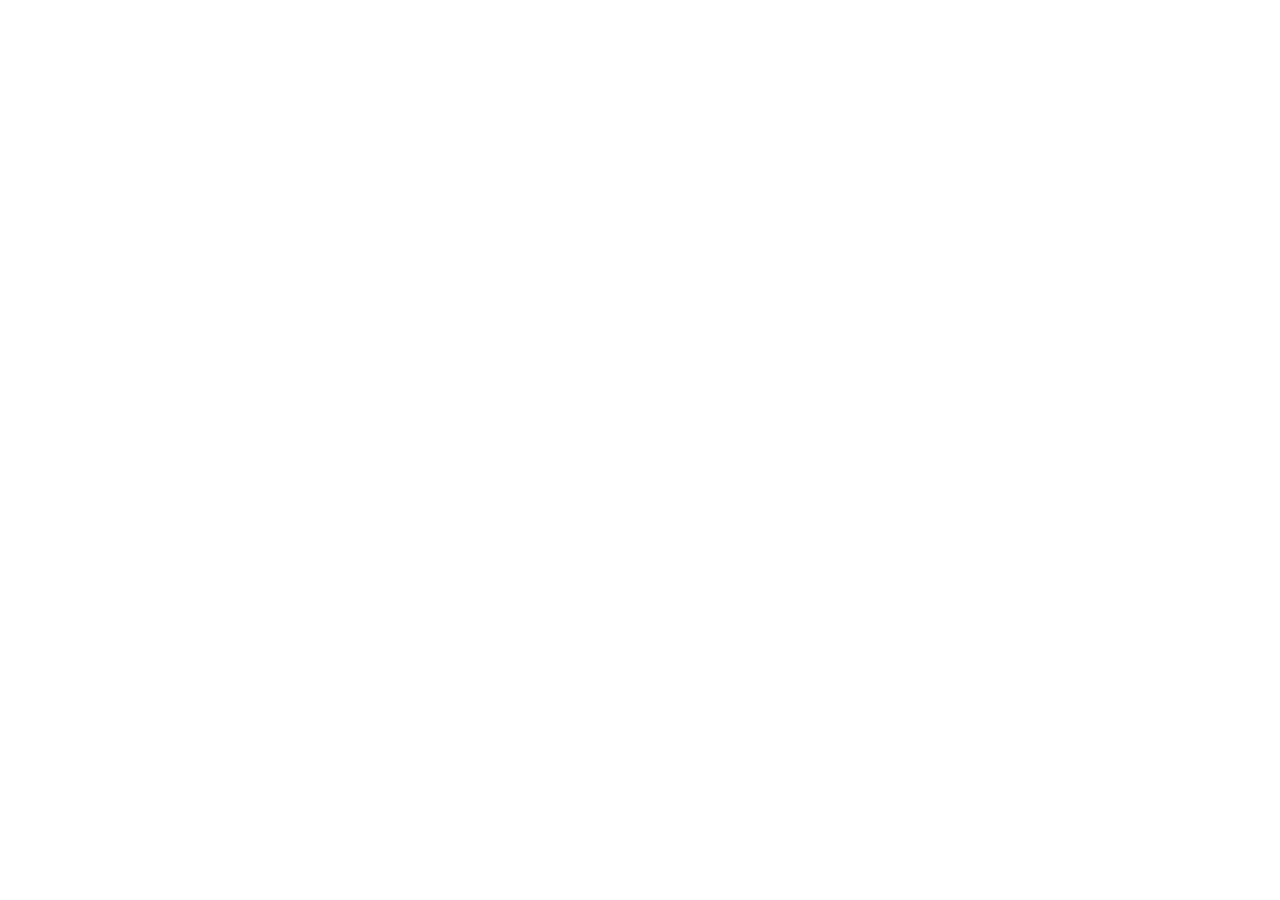
==== index.html @ af5dd40b "Initial commit" ====
<!doctype html>
<html lang="en">
  <head>
    <meta charset="UTF-8" />
    <meta name="viewport" content="width=device-width, initial-scale=1.0" />
    <title>Zavio</title>
    <link rel="stylesheet" href="style.css" />
  </head>
  <body></body>
</html>
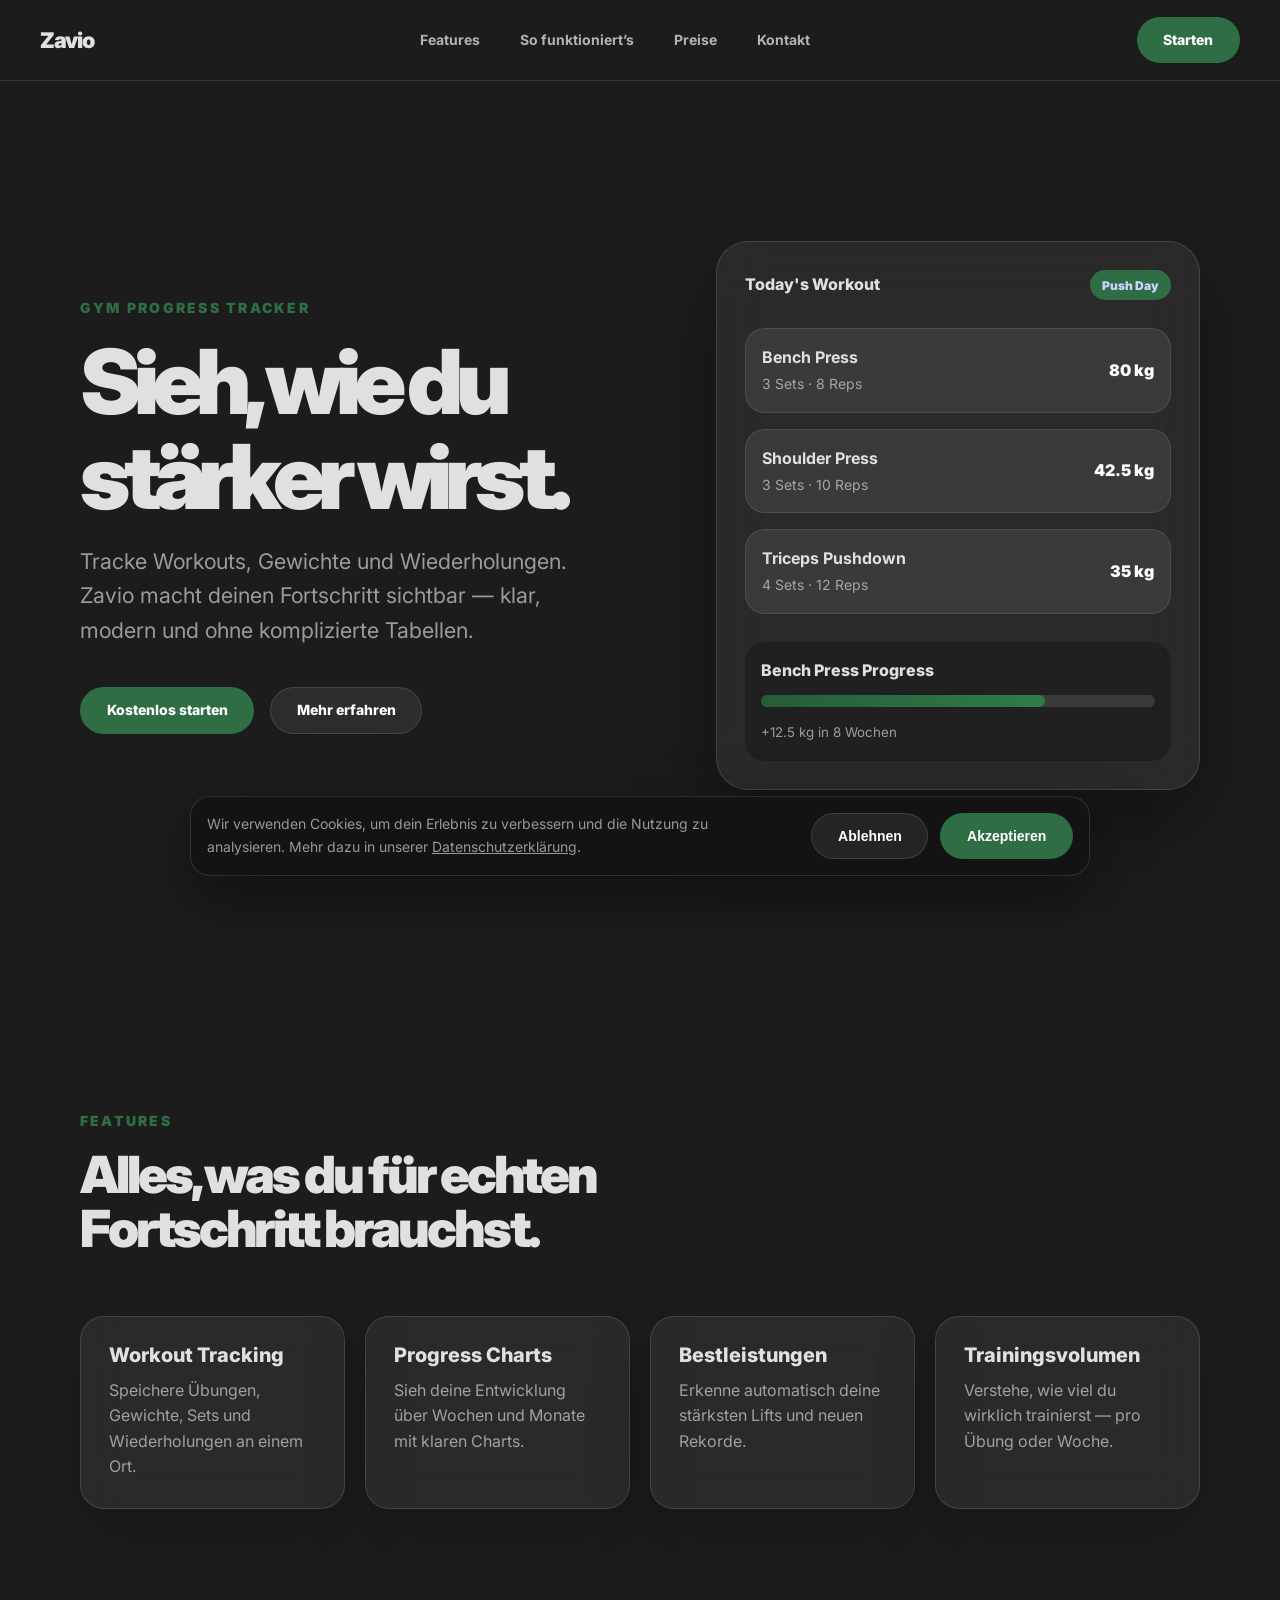
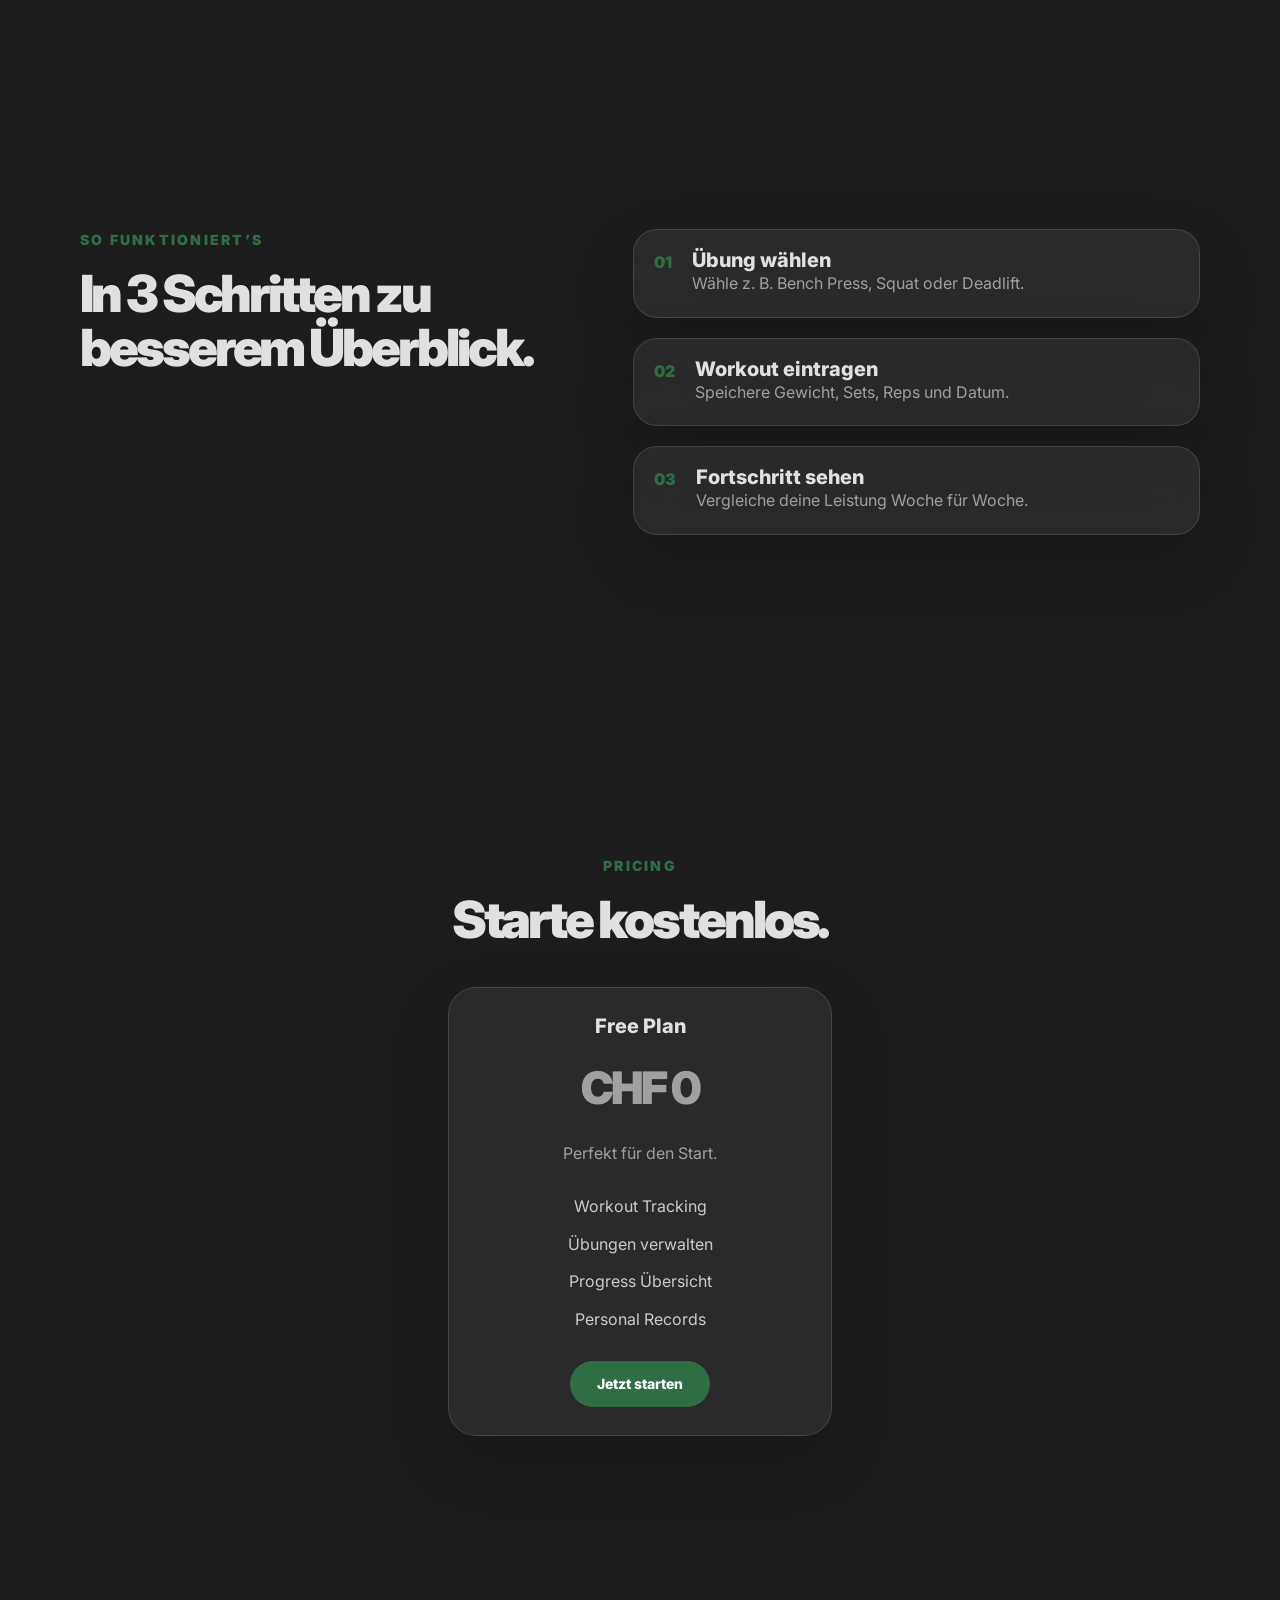
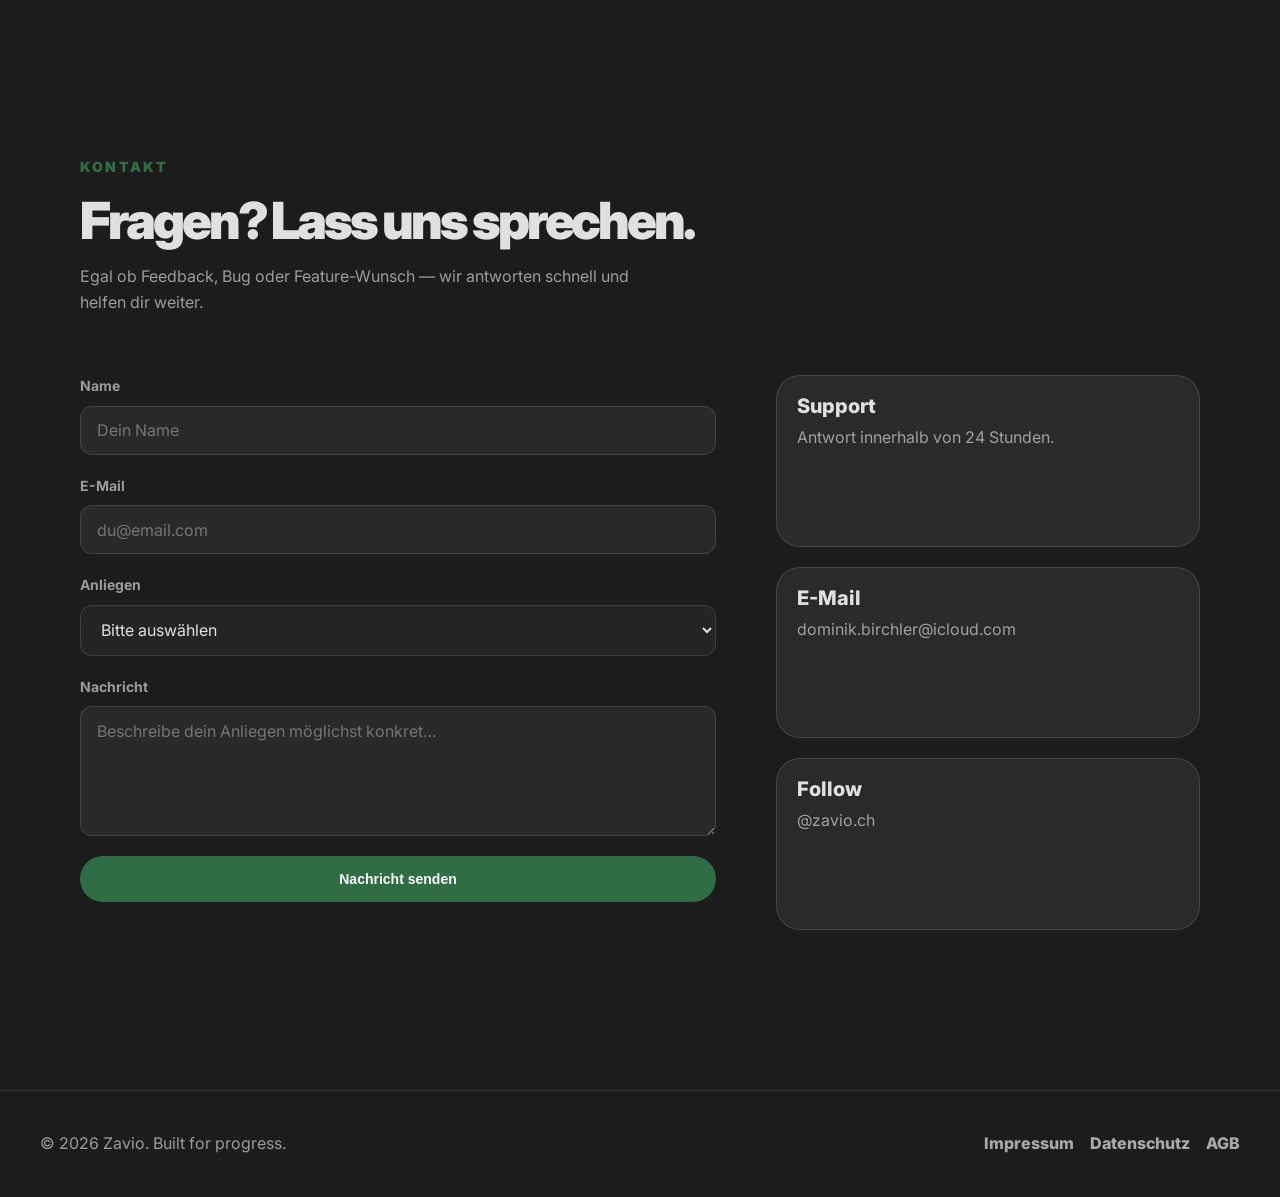
==== commit 614f6be3: "Landig Page" ====
--- a/index.html
+++ b/index.html
@@ -1,10 +1,309 @@
 <!doctype html>
-<html lang="en">
+<html lang="de">
   <head>
     <meta charset="UTF-8" />
     <meta name="viewport" content="width=device-width, initial-scale=1.0" />
     <title>Zavio</title>
+
+    <link
+      href="https://fonts.googleapis.com/css2?family=Inter:wght@300;400;500;600;700;800;900&display=swap"
+      rel="stylesheet"
+    />
+
     <link rel="stylesheet" href="style.css" />
   </head>
-  <body></body>
+
+  <body>
+    <header class="header">
+      <nav class="navbar">
+        <a href="#" class="logo">Zavio</a>
+
+        <ul class="nav-menu">
+          <li><a href="#features" class="nav-link">Features</a></li>
+          <li><a href="#how" class="nav-link">So funktioniert’s</a></li>
+          <li><a href="#pricing" class="nav-link">Preise</a></li>
+          <li><a href="#contact" class="nav-link">Kontakt</a></li>
+        </ul>
+
+        <a href="#" class="button button-primary nav-cta">Starten</a>
+
+        <button class="hamburger" aria-label="Menü öffnen">
+          <span class="bar"></span>
+          <span class="bar"></span>
+          <span class="bar"></span>
+        </button>
+      </nav>
+    </header>
+
+    <main>
+      <section class="hero">
+        <div class="hero-content">
+          <p class="eyebrow">Gym Progress Tracker</p>
+
+          <h1>Sieh, wie du stärker wirst.</h1>
+
+          <p class="hero-text">
+            Tracke Workouts, Gewichte und Wiederholungen. Zavio macht deinen
+            Fortschritt sichtbar — klar, modern und ohne komplizierte Tabellen.
+          </p>
+
+          <div class="hero-actions">
+            <a href="#" class="button button-primary">Kostenlos starten</a>
+            <a href="#features" class="button button-secondary"
+              >Mehr erfahren</a
+            >
+          </div>
+        </div>
+
+        <div class="hero-card">
+          <div class="card-header">
+            <span>Today's Workout</span>
+            <span class="badge">Push Day</span>
+          </div>
+
+          <div class="lift-list">
+            <div class="lift-item">
+              <div>
+                <strong>Bench Press</strong>
+                <p>3 Sets · 8 Reps</p>
+              </div>
+              <span>80 kg</span>
+            </div>
+
+            <div class="lift-item">
+              <div>
+                <strong>Shoulder Press</strong>
+                <p>3 Sets · 10 Reps</p>
+              </div>
+              <span>42.5 kg</span>
+            </div>
+
+            <div class="lift-item">
+              <div>
+                <strong>Triceps Pushdown</strong>
+                <p>4 Sets · 12 Reps</p>
+              </div>
+              <span>35 kg</span>
+            </div>
+          </div>
+
+          <div class="progress-box">
+            <p>Bench Press Progress</p>
+
+            <div class="progress-bar">
+              <span></span>
+            </div>
+
+            <small>+12.5 kg in 8 Wochen</small>
+          </div>
+        </div>
+      </section>
+
+      <section class="section" id="features">
+        <div class="section-heading">
+          <p class="eyebrow">Features</p>
+          <h2>Alles, was du für echten Fortschritt brauchst.</h2>
+        </div>
+
+        <div class="feature-grid">
+          <div class="feature-card">
+            <h3>Workout Tracking</h3>
+            <p>
+              Speichere Übungen, Gewichte, Sets und Wiederholungen an einem Ort.
+            </p>
+          </div>
+
+          <div class="feature-card">
+            <h3>Progress Charts</h3>
+            <p>
+              Sieh deine Entwicklung über Wochen und Monate mit klaren Charts.
+            </p>
+          </div>
+
+          <div class="feature-card">
+            <h3>Bestleistungen</h3>
+            <p>Erkenne automatisch deine stärksten Lifts und neuen Rekorde.</p>
+          </div>
+
+          <div class="feature-card">
+            <h3>Trainingsvolumen</h3>
+            <p>
+              Verstehe, wie viel du wirklich trainierst — pro Übung oder Woche.
+            </p>
+          </div>
+        </div>
+      </section>
+
+      <section class="section split-section" id="how">
+        <div>
+          <p class="eyebrow">So funktioniert’s</p>
+          <h2>In 3 Schritten zu besserem Überblick.</h2>
+        </div>
+
+        <div class="steps">
+          <div class="step">
+            <span>01</span>
+            <div>
+              <h3>Übung wählen</h3>
+              <p>Wähle z. B. Bench Press, Squat oder Deadlift.</p>
+            </div>
+          </div>
+
+          <div class="step">
+            <span>02</span>
+            <div>
+              <h3>Workout eintragen</h3>
+              <p>Speichere Gewicht, Sets, Reps und Datum.</p>
+            </div>
+          </div>
+
+          <div class="step">
+            <span>03</span>
+            <div>
+              <h3>Fortschritt sehen</h3>
+              <p>Vergleiche deine Leistung Woche für Woche.</p>
+            </div>
+          </div>
+        </div>
+      </section>
+
+      <section class="section pricing" id="pricing">
+        <p class="eyebrow">Pricing</p>
+        <h2>Starte kostenlos.</h2>
+
+        <div class="pricing-card">
+          <h3>Free Plan</h3>
+          <p class="price">CHF 0</p>
+          <p>Perfekt für den Start.</p>
+
+          <ul>
+            <li>Workout Tracking</li>
+            <li>Übungen verwalten</li>
+            <li>Progress Übersicht</li>
+            <li>Personal Records</li>
+          </ul>
+
+          <a href="#" class="button button-primary">Jetzt starten</a>
+        </div>
+      </section>
+      <section class="section contact" id="contact">
+        <div class="section-heading">
+          <p class="eyebrow">Kontakt</p>
+          <h2>Fragen? Lass uns sprechen.</h2>
+          <p class="contact-text">
+            Egal ob Feedback, Bug oder Feature-Wunsch — wir antworten schnell
+            und helfen dir weiter.
+          </p>
+        </div>
+
+        <div class="contact-grid">
+          <form class="contact-form" id="contactForm">
+            <div class="form-group">
+              <label for="name">Name</label>
+              <input
+                type="text"
+                id="name"
+                name="name"
+                placeholder="Dein Name"
+                required
+              />
+            </div>
+
+            <div class="form-group">
+              <label for="email">E-Mail</label>
+              <input
+                type="email"
+                id="email"
+                name="email"
+                placeholder="du@email.com"
+                required
+              />
+            </div>
+
+            <!-- 🔥 Kategorie (sehr wichtig für SaaS UX) -->
+            <div class="form-group">
+              <label for="type">Anliegen</label>
+              <select id="type" name="type" required>
+                <option value="">Bitte auswählen</option>
+                <option value="support">Support</option>
+                <option value="bug">Bug melden</option>
+                <option value="feature">Feature-Wunsch</option>
+                <option value="other">Sonstiges</option>
+              </select>
+            </div>
+
+            <div class="form-group">
+              <label for="message">Nachricht</label>
+              <textarea
+                id="message"
+                name="message"
+                rows="5"
+                minlength="10"
+                maxlength="500"
+                placeholder="Beschreibe dein Anliegen möglichst konkret…"
+                required
+              ></textarea>
+            </div>
+
+            <button type="submit" class="button button-primary">
+              Nachricht senden
+            </button>
+
+            <p class="form-status" id="formStatus"></p>
+          </form>
+
+          <div class="contact-info">
+            <div class="info-box">
+              <h3>Support</h3>
+              <p>Antwort innerhalb von 24 Stunden.</p>
+            </div>
+
+            <div class="info-box">
+              <h3>E-Mail</h3>
+              <p>
+                <a href="mailto:dominik.birchler@icloud.com">
+                  dominik.birchler@icloud.com
+                </a>
+              </p>
+            </div>
+
+            <div class="info-box">
+              <h3>Follow</h3>
+              <p>@zavio.ch</p>
+            </div>
+          </div>
+        </div>
+      </section>
+    </main>
+
+    <footer class="footer">
+      <p>© 2026 Zavio. Built for progress.</p>
+
+      <div>
+        <a href="impressum.html" class="link">Impressum</a>
+        <a href="datenschutz.html" class="link">Datenschutz</a>
+        <a href="agb.html" class="link">AGB</a>
+      </div>
+    </footer>
+
+    <div class="cookie-banner" id="cookieBanner">
+      <div class="cookie-content">
+        <p>
+          Wir verwenden Cookies, um dein Erlebnis zu verbessern und die Nutzung
+          zu analysieren. Mehr dazu in unserer
+          <a href="#">Datenschutzerklärung</a>.
+        </p>
+
+        <div class="cookie-actions">
+          <button class="button button-secondary" id="declineCookies">
+            Ablehnen
+          </button>
+          <button class="button button-primary" id="acceptCookies">
+            Akzeptieren
+          </button>
+        </div>
+      </div>
+    </div>
+    <script src="main.js"></script>
+  </body>
 </html>
--- a/style.css
+++ b/style.css
@@ -0,0 +1,968 @@
+:root {
+  --size-xs: 0.5rem;
+  --size-sm: 0.75rem;
+  --size-md: 1rem;
+  --size-lg: 1.25rem;
+  --size-xl: 1.75rem;
+  --size-2xl: 2.5rem;
+  --size-3xl: 3.75rem;
+  --size-4xl: 6.25rem;
+  --size-5xl: 10rem;
+
+  --blackColor: #1c1c1c;
+  --whiteColor: #e0e0e0;
+  --greenColor: #2f6e45;
+  --orangeColor: #c76b2a;
+
+  --bg: var(--blackColor);
+  --text: var(--whiteColor);
+  --muted: rgba(224, 224, 224, 0.65);
+  --card: rgba(224, 224, 224, 0.075);
+  --border: rgba(224, 224, 224, 0.14);
+
+  --blue: var(--greenColor);
+  --purple: var(--orangeColor);
+  --green: var(--greenColor);
+
+  --font: "Inter", sans-serif;
+
+  --text-small: 0.875rem;
+  --text-body: 1rem;
+  --text-h4: 1.25rem;
+
+  --line-body: 1.6;
+  --line-heading: 1.05;
+}
+
+*,
+*::before,
+*::after {
+  margin: 0;
+  padding: 0;
+  box-sizing: border-box;
+}
+
+html {
+  font-size: 100%;
+  scroll-behavior: smooth;
+}
+
+body {
+  font-family: var(--font);
+  font-size: var(--text-body);
+  line-height: var(--line-body);
+  color: var(--text);
+  background: var(--bg);
+  overflow-x: hidden;
+}
+
+a {
+  color: inherit;
+  text-decoration: none;
+}
+
+li {
+  list-style: none;
+}
+
+h1,
+h2,
+h3 {
+  line-height: var(--line-heading);
+}
+
+h1 {
+  max-width: 11ch;
+  font-size: clamp(3.4rem, 7vw, 6rem);
+  font-weight: 900;
+  letter-spacing: -0.08em;
+}
+
+h2 {
+  font-size: clamp(2.2rem, 4vw, 3.5rem);
+  font-weight: 900;
+  letter-spacing: -0.06em;
+}
+
+h3 {
+  font-size: var(--text-h4);
+  font-weight: 800;
+}
+
+/* Header */
+
+.header {
+  position: sticky;
+  top: 0;
+  z-index: 100;
+  background: var(--bg);
+  backdrop-filter: blur(1.5rem);
+  border-bottom: 1px solid var(--border);
+}
+
+.navbar {
+  min-height: 5rem;
+  max-width: 1280px;
+  margin: 0 auto;
+  padding: 0 var(--size-2xl);
+  display: flex;
+  align-items: center;
+  justify-content: space-between;
+  gap: var(--size-xl);
+}
+
+.logo {
+  font-size: 1.35rem;
+  font-weight: 900;
+  letter-spacing: -0.06em;
+}
+
+.nav-menu {
+  display: flex;
+  align-items: center;
+  gap: var(--size-xs);
+}
+
+.nav-link {
+  padding: 0.55rem 1rem;
+  border-radius: 999px;
+  color: rgba(248, 250, 252, 0.68);
+  font-size: var(--text-small);
+  font-weight: 700;
+  transition: 180ms ease;
+}
+
+.nav-link:hover {
+  color: var(--text);
+  background: rgba(255, 255, 255, 0.08);
+}
+
+/* Buttons */
+
+.button {
+  display: inline-flex;
+  align-items: center;
+  justify-content: center;
+  min-height: 2.9rem;
+  padding: 0.85rem 1.6rem;
+  border-radius: 999px;
+  border: 1px solid transparent;
+  font-size: var(--text-small);
+  font-weight: 800;
+  line-height: 1;
+  cursor: pointer;
+  transition:
+    transform 180ms ease,
+    box-shadow 180ms ease,
+    background 180ms ease,
+    border-color 180ms ease;
+}
+
+.button:hover {
+  transform: translateY(-2px);
+}
+
+.button-primary {
+  color: white;
+  background: var(--greenColor);
+  box-shadow: 2rem var(--greenColor);
+}
+
+.button-secondary {
+  color: white;
+  background: rgba(255, 255, 255, 0.08);
+  border-color: var(--border);
+  backdrop-filter: blur(1rem);
+}
+
+.button-secondary:hover {
+  background: rgba(255, 255, 255, 0.13);
+}
+
+.link {
+  color: var(--text);
+  font-weight: 800;
+  opacity: 0.72;
+}
+
+.link:hover {
+  opacity: 1;
+}
+
+/* Hero */
+
+.hero {
+  min-height: calc(100vh - 5rem);
+  max-width: 1200px;
+  margin: 0 auto;
+  padding: var(--size-5xl) var(--size-2xl);
+  display: grid;
+  grid-template-columns: 1.05fr 0.95fr;
+  align-items: center;
+  gap: var(--size-4xl);
+}
+
+.hero-content {
+  max-width: 44rem;
+}
+
+.eyebrow {
+  margin-bottom: var(--size-md);
+  color: var(--blue);
+  font-size: var(--text-small);
+  font-weight: 900;
+  text-transform: uppercase;
+  letter-spacing: 0.16em;
+}
+
+.hero-text {
+  max-width: 38rem;
+  margin-top: var(--size-lg);
+  color: var(--muted);
+  font-size: clamp(1.1rem, 2vw, 1.35rem);
+}
+
+.hero-actions {
+  margin-top: var(--size-2xl);
+  display: flex;
+  flex-wrap: wrap;
+  gap: var(--size-md);
+}
+
+/* Hero Card */
+
+.hero-card {
+  position: relative;
+  padding: var(--size-xl);
+  border-radius: 2rem;
+  background: var(--card);
+  border: 1px solid var(--border);
+  backdrop-filter: blur(1.5rem);
+  box-shadow: 0 2rem 5rem rgba(0, 0, 0, 0.35);
+}
+
+.hero-card::before {
+  content: "";
+  position: absolute;
+  inset: -1px;
+  z-index: -1;
+  border-radius: inherit;
+
+  opacity: 0.35;
+}
+
+.card-header {
+  display: flex;
+  justify-content: space-between;
+  align-items: center;
+  margin-bottom: var(--size-xl);
+  font-weight: 800;
+}
+
+.badge {
+  padding: 0.35rem 0.75rem;
+  border-radius: 999px;
+  background: var(--greenColor);
+  color: #cdd3ff;
+  font-size: 0.75rem;
+  font-weight: 900;
+}
+
+.lift-list {
+  display: grid;
+  gap: var(--size-md);
+}
+
+.lift-item {
+  display: flex;
+  justify-content: space-between;
+  align-items: center;
+  gap: var(--size-md);
+  padding: var(--size-md);
+  border-radius: 1.25rem;
+  background: rgba(255, 255, 255, 0.075);
+  border: 1px solid rgba(255, 255, 255, 0.1);
+}
+
+.lift-item p {
+  margin-top: 0.15rem;
+  color: var(--muted);
+  font-size: var(--text-small);
+}
+
+.lift-item span {
+  color: white;
+  font-weight: 900;
+  white-space: nowrap;
+}
+
+.progress-box {
+  margin-top: var(--size-xl);
+  padding: var(--size-md);
+  border-radius: 1.25rem;
+  background: rgba(0, 0, 0, 0.25);
+}
+
+.progress-box p {
+  font-weight: 800;
+}
+
+.progress-box small {
+  color: var(--muted);
+}
+
+.progress-bar {
+  height: 0.75rem;
+  margin: var(--size-sm) 0;
+  border-radius: 999px;
+  background: rgba(255, 255, 255, 0.12);
+  overflow: hidden;
+}
+
+.progress-bar span {
+  display: block;
+  width: 72%;
+  height: 100%;
+  border-radius: inherit;
+  background: linear-gradient(90deg, #265d39, #2e7c49);
+}
+
+/* Sections */
+
+.section {
+  max-width: 1200px;
+  margin: 0 auto;
+  padding: var(--size-5xl) var(--size-2xl);
+}
+
+.section-heading {
+  max-width: 42rem;
+  margin-bottom: var(--size-3xl);
+}
+
+.feature-grid {
+  display: grid;
+  grid-template-columns: repeat(4, 1fr);
+  gap: var(--size-lg);
+}
+
+.feature-card,
+.pricing-card,
+.step {
+  background: var(--card);
+  border: 1px solid var(--border);
+  backdrop-filter: blur(1.25rem);
+  box-shadow: 0 1.5rem 4rem rgba(0, 0, 0, 0.18);
+}
+
+.feature-card {
+  padding: var(--size-xl);
+  border-radius: 1.5rem;
+  transition:
+    transform 180ms ease,
+    background 180ms ease,
+    border-color 180ms ease;
+}
+
+.feature-card:hover {
+  transform: translateY(-5px);
+  background: rgba(255, 255, 255, 0.1);
+  border-color: rgba(255, 255, 255, 0.18);
+}
+
+.feature-card p {
+  margin-top: var(--size-sm);
+  color: var(--muted);
+}
+
+.split-section {
+  display: grid;
+  grid-template-columns: 0.8fr 1fr;
+  gap: var(--size-4xl);
+}
+
+.steps {
+  display: grid;
+  gap: var(--size-lg);
+}
+
+.step {
+  display: flex;
+  gap: var(--size-lg);
+  padding: var(--size-lg);
+  border-radius: 1.5rem;
+}
+
+.step span {
+  color: var(--blue);
+  font-weight: 900;
+}
+
+.step p {
+  color: var(--muted);
+}
+
+.pricing {
+  text-align: center;
+}
+
+.pricing-card {
+  max-width: 24rem;
+  margin: var(--size-2xl) auto 0;
+  padding: var(--size-xl);
+  border-radius: 1.75rem;
+}
+
+.price {
+  margin: var(--size-md) 0;
+  font-size: 2.8rem;
+  font-weight: 900;
+  letter-spacing: -0.06em;
+}
+
+.pricing-card p {
+  color: var(--muted);
+}
+
+.pricing-card ul {
+  margin: var(--size-xl) 0;
+  display: grid;
+  gap: var(--size-sm);
+  color: rgba(248, 250, 252, 0.78);
+}
+
+/* Footer */
+
+.footer {
+  max-width: 1280px;
+  margin: 0 auto;
+  padding: var(--size-2xl);
+  border-top: 1px solid var(--border);
+  display: flex;
+  justify-content: space-between;
+  gap: var(--size-md);
+  color: var(--muted);
+}
+
+.footer div {
+  display: flex;
+  gap: 1rem;
+}
+
+/* Mobile */
+
+.hamburger {
+  display: none;
+  background: none;
+  border: none;
+  cursor: pointer;
+}
+
+.bar {
+  display: block;
+  width: 1.6rem;
+  height: 0.18rem;
+  margin: 0.3rem 0;
+  border-radius: 999px;
+  background: var(--text);
+  transition: 300ms ease;
+}
+.contact-text {
+  margin-top: var(--size-md);
+  color: var(--muted);
+  max-width: 36rem;
+}
+
+.contact-grid {
+  margin-top: var(--size-3xl);
+  display: grid;
+  grid-template-columns: 1.2fr 0.8fr;
+  gap: var(--size-3xl);
+}
+
+.contact-form {
+  display: grid;
+  gap: var(--size-lg);
+}
+
+.form-group {
+  display: flex;
+  flex-direction: column;
+  gap: var(--size-xs);
+}
+
+.form-group select {
+  padding: 0.85rem 1rem;
+  border-radius: 0.75rem;
+  border: 1px solid var(--border);
+  background-color: #242424;
+  color: var(--text);
+  font-family: var(--font);
+  font-size: var(--text-body);
+  cursor: pointer;
+}
+
+.form-group select option {
+  background-color: #242424;
+  color: var(--text);
+}
+
+.form-group select:focus {
+  outline: none;
+  border-color: var(--greenColor);
+  background-color: #242424;
+}
+
+.form-status {
+  margin-top: 0.5rem;
+  font-size: var(--text-small);
+  color: var(--muted);
+}
+.form-group label {
+  font-size: var(--text-small);
+  font-weight: 700;
+  color: var(--muted);
+}
+
+.form-group input,
+.form-group textarea {
+  padding: 0.85rem 1rem;
+  border-radius: 0.75rem;
+  border: 1px solid var(--border);
+  background: rgba(255, 255, 255, 0.06);
+  color: var(--text);
+  font-family: var(--font);
+  font-size: var(--text-body);
+}
+
+.form-group input:focus,
+.form-group textarea:focus {
+  outline: none;
+  border-color: var(--greenColor);
+  background: rgba(255, 255, 255, 0.09);
+}
+
+.contact-info {
+  display: grid;
+  gap: var(--size-lg);
+}
+
+.info-box {
+  padding: var(--size-lg);
+  border-radius: 1.5rem;
+  background: var(--card);
+  border: 1px solid var(--border);
+}
+
+.info-box h3 {
+  margin-bottom: var(--size-xs);
+}
+
+.info-box p {
+  color: var(--muted);
+}
+
+@media (max-width: 768px) {
+  .custom-select {
+    width: 100%;
+  }
+
+  .select-selected {
+    width: 100%;
+    min-height: 3.2rem;
+    padding: 1rem;
+    font-size: 1rem;
+    border-radius: 1rem;
+  }
+
+  .select-options {
+    position: static;
+    margin-top: 0.5rem;
+    width: 100%;
+    max-height: 14rem;
+    overflow-y: auto;
+    border-radius: 1rem;
+    z-index: 50;
+  }
+
+  .select-options div {
+    padding: 1rem;
+    font-size: 1rem;
+  }
+
+  .select-selected {
+    position: relative;
+    padding-right: 2.5rem;
+  }
+
+  .select-selected::after {
+    content: "⌄";
+    position: absolute;
+    right: 1rem;
+    top: 50%;
+    transform: translateY(-50%);
+    color: var(--muted);
+    font-size: 1.2rem;
+  }
+
+  .custom-select.active .select-selected::after {
+    transform: translateY(-50%) rotate(180deg);
+  }
+}
+@media (max-width: 900px) {
+  .contact-grid {
+    grid-template-columns: 1fr;
+  }
+}
+
+@media (max-width: 900px) {
+  .hero,
+  .split-section {
+    grid-template-columns: 1fr;
+  }
+
+  .hero-card {
+    max-width: 34rem;
+  }
+
+  .feature-grid {
+    grid-template-columns: repeat(2, 1fr);
+  }
+
+  h1 {
+    max-width: 12ch;
+  }
+}
+
+@media (max-width: 768px) {
+  .navbar {
+    padding: 0 var(--size-md);
+  }
+
+  .nav-cta {
+    display: none;
+  }
+
+  .hamburger {
+    display: block;
+    z-index: 101;
+  }
+
+  .nav-menu {
+    position: fixed;
+    top: 5rem;
+    left: -100%;
+    width: 100%;
+    min-height: calc(100vh - 5rem);
+    padding: var(--size-2xl);
+    flex-direction: column;
+    align-items: flex-start;
+    background: var(--bg);
+    backdrop-filter: blur(1.5rem);
+    transition: left 300ms ease;
+  }
+
+  .nav-menu.active {
+    left: 0;
+  }
+
+  .nav-link {
+    font-size: var(--text-h4);
+  }
+
+  .hamburger.active .bar:nth-child(1) {
+    transform: translateY(0.48rem) rotate(45deg);
+  }
+
+  .hamburger.active .bar:nth-child(2) {
+    opacity: 0;
+  }
+
+  .hamburger.active .bar:nth-child(3) {
+    transform: translateY(-0.48rem) rotate(-45deg);
+  }
+
+  .hero,
+  .section {
+    padding: var(--size-4xl) var(--size-md);
+  }
+
+  .hero-actions,
+  .footer {
+    flex-direction: column;
+  }
+
+  .feature-grid {
+    grid-template-columns: 1fr;
+  }
+
+  .button {
+    width: 100%;
+  }
+
+  h1 {
+    font-size: clamp(3rem, 13vw, 4.4rem);
+  }
+}
+
+.cookie-banner {
+  position: fixed;
+  bottom: 1.5rem;
+  left: 50%;
+  transform: translateX(-50%);
+  width: calc(100% - 2rem);
+  max-width: 900px;
+  padding: var(--size-md);
+  border-radius: 1.25rem;
+  background: rgba(20, 20, 20, 0.95);
+  border: 1px solid var(--border);
+  backdrop-filter: blur(1rem);
+  box-shadow: 0 1.5rem 4rem rgba(0, 0, 0, 0.4);
+  z-index: 999;
+}
+
+.cookie-content {
+  display: flex;
+  align-items: center;
+  justify-content: space-between;
+  gap: var(--size-md);
+  flex-wrap: wrap;
+}
+
+.cookie-content p {
+  font-size: var(--text-small);
+  color: var(--muted);
+  max-width: 32rem;
+}
+
+.cookie-content a {
+  text-decoration: underline;
+}
+
+.cookie-actions {
+  display: flex;
+  gap: var(--size-sm);
+}
+
+/* versteckt */
+.cookie-banner.hidden {
+  display: none;
+}
+
+/* Legal Pages */
+
+.legal-page {
+  min-height: calc(100vh - 5rem);
+}
+
+.legal-hero {
+  max-width: 900px;
+  margin: 0 auto;
+  padding: var(--size-5xl) var(--size-2xl) var(--size-3xl);
+}
+
+.legal-hero h1 {
+  max-width: 100%;
+  font-size: clamp(3rem, 6vw, 5rem);
+}
+
+.legal-hero p {
+  margin-top: var(--size-lg);
+  max-width: 42rem;
+  color: var(--muted);
+  font-size: 1.1rem;
+}
+
+.legal-card {
+  max-width: 900px;
+  margin: 0 auto var(--size-5xl);
+  padding: var(--size-2xl);
+  border-radius: 2rem;
+  background: var(--card);
+  border: 1px solid var(--border);
+  box-shadow: 0 2rem 5rem rgba(0, 0, 0, 0.25);
+}
+
+.legal-text {
+  display: grid;
+  gap: var(--size-md);
+  color: var(--muted);
+}
+
+.legal-text h2,
+.legal-text h3 {
+  margin-top: var(--size-xl);
+  color: var(--text);
+}
+
+.legal-text h3:first-child {
+  margin-top: 0;
+}
+
+.legal-text p,
+.legal-text li {
+  color: var(--muted);
+}
+
+.legal-text ul {
+  display: grid;
+  gap: var(--size-sm);
+  padding-left: 1.25rem;
+}
+
+.legal-text li {
+  list-style: disc;
+}
+
+.legal-back {
+  margin-top: var(--size-2xl);
+}
+
+.footer-links {
+  display: flex;
+  flex-wrap: wrap;
+  gap: 1rem;
+}
+
+@media (max-width: 768px) {
+  .legal-hero {
+    padding: var(--size-4xl) var(--size-md) var(--size-2xl);
+  }
+
+  .legal-card {
+    margin: 0 var(--size-md) var(--size-4xl);
+    padding: var(--size-xl);
+    border-radius: 1.5rem;
+  }
+
+  .footer-links {
+    flex-direction: column;
+  }
+}
+
+@media (max-width: 600px) {
+  .cookie-content {
+    flex-direction: column;
+    align-items: flex-start;
+  }
+
+  .cookie-actions {
+    width: 100%;
+  }
+
+  .cookie-actions .button {
+    flex: 1;
+  }
+}
+
+/* Legal Pages */
+
+.legal-page {
+  min-height: calc(100vh - 5rem);
+}
+
+.legal-hero {
+  max-width: 900px;
+  margin: 0 auto;
+  padding: clamp(4rem, 10vw, 8rem) var(--size-2xl) var(--size-3xl);
+}
+
+.legal-hero h1 {
+  max-width: 100%;
+  font-size: clamp(2.8rem, 12vw, 5rem);
+  letter-spacing: -0.07em;
+  overflow-wrap: break-word;
+}
+
+.legal-hero p:not(.eyebrow) {
+  margin-top: var(--size-lg);
+  max-width: 42rem;
+  color: var(--muted);
+  font-size: clamp(1rem, 3vw, 1.15rem);
+}
+
+.legal-card {
+  max-width: 900px;
+  margin: 0 auto var(--size-5xl);
+  padding: var(--size-2xl);
+  border-radius: 2rem;
+  background: var(--card);
+  border: 1px solid var(--border);
+  box-shadow: 0 2rem 5rem rgba(0, 0, 0, 0.25);
+}
+
+.legal-text {
+  display: grid;
+  gap: var(--size-md);
+  color: var(--muted);
+}
+
+.legal-text h3 {
+  margin-top: var(--size-xl);
+  color: var(--text);
+  line-height: 1.25;
+}
+
+.legal-text h3:first-child {
+  margin-top: 0;
+}
+
+.legal-text p {
+  color: var(--muted);
+  max-width: 70ch;
+}
+
+.legal-text a {
+  color: var(--text);
+  font-weight: 700;
+  text-decoration: underline;
+  text-underline-offset: 0.2rem;
+}
+
+.legal-back {
+  width: fit-content;
+  margin-top: var(--size-2xl);
+}
+
+.footer-links {
+  display: flex;
+  flex-wrap: wrap;
+  gap: 1rem;
+}
+
+/* Mobile Legal Fixes */
+
+@media (max-width: 768px) {
+  .legal-hero {
+    padding: var(--size-4xl) var(--size-md) var(--size-2xl);
+  }
+
+  .legal-card {
+    margin: 0 var(--size-md) var(--size-4xl);
+    padding: var(--size-lg);
+    border-radius: 1.5rem;
+  }
+
+  .legal-text {
+    gap: var(--size-sm);
+  }
+
+  .legal-text h3 {
+    margin-top: var(--size-lg);
+    font-size: 1.05rem;
+  }
+
+  .legal-text p {
+    font-size: 0.95rem;
+    line-height: 1.7;
+  }
+
+  .legal-back {
+    width: 100%;
+  }
+
+  .footer-links {
+    flex-direction: column;
+    gap: 0.5rem;
+  }
+}
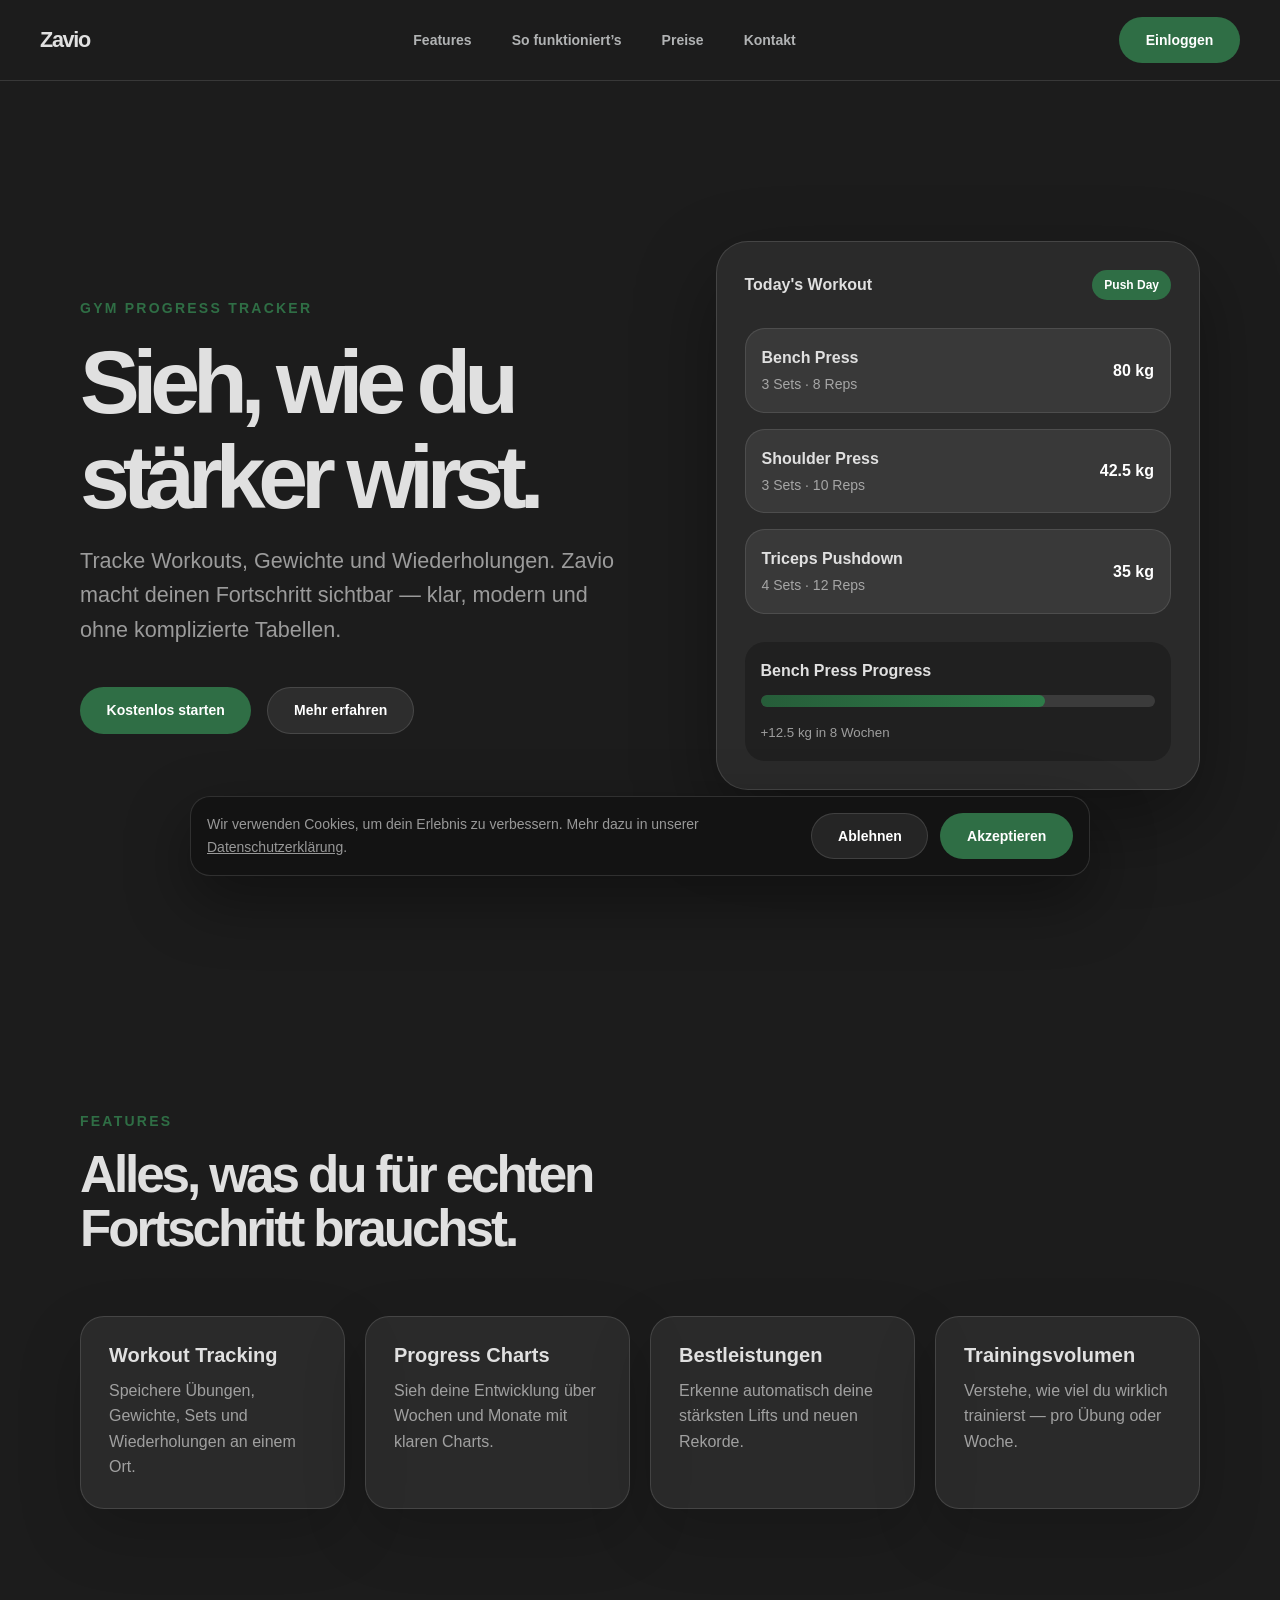
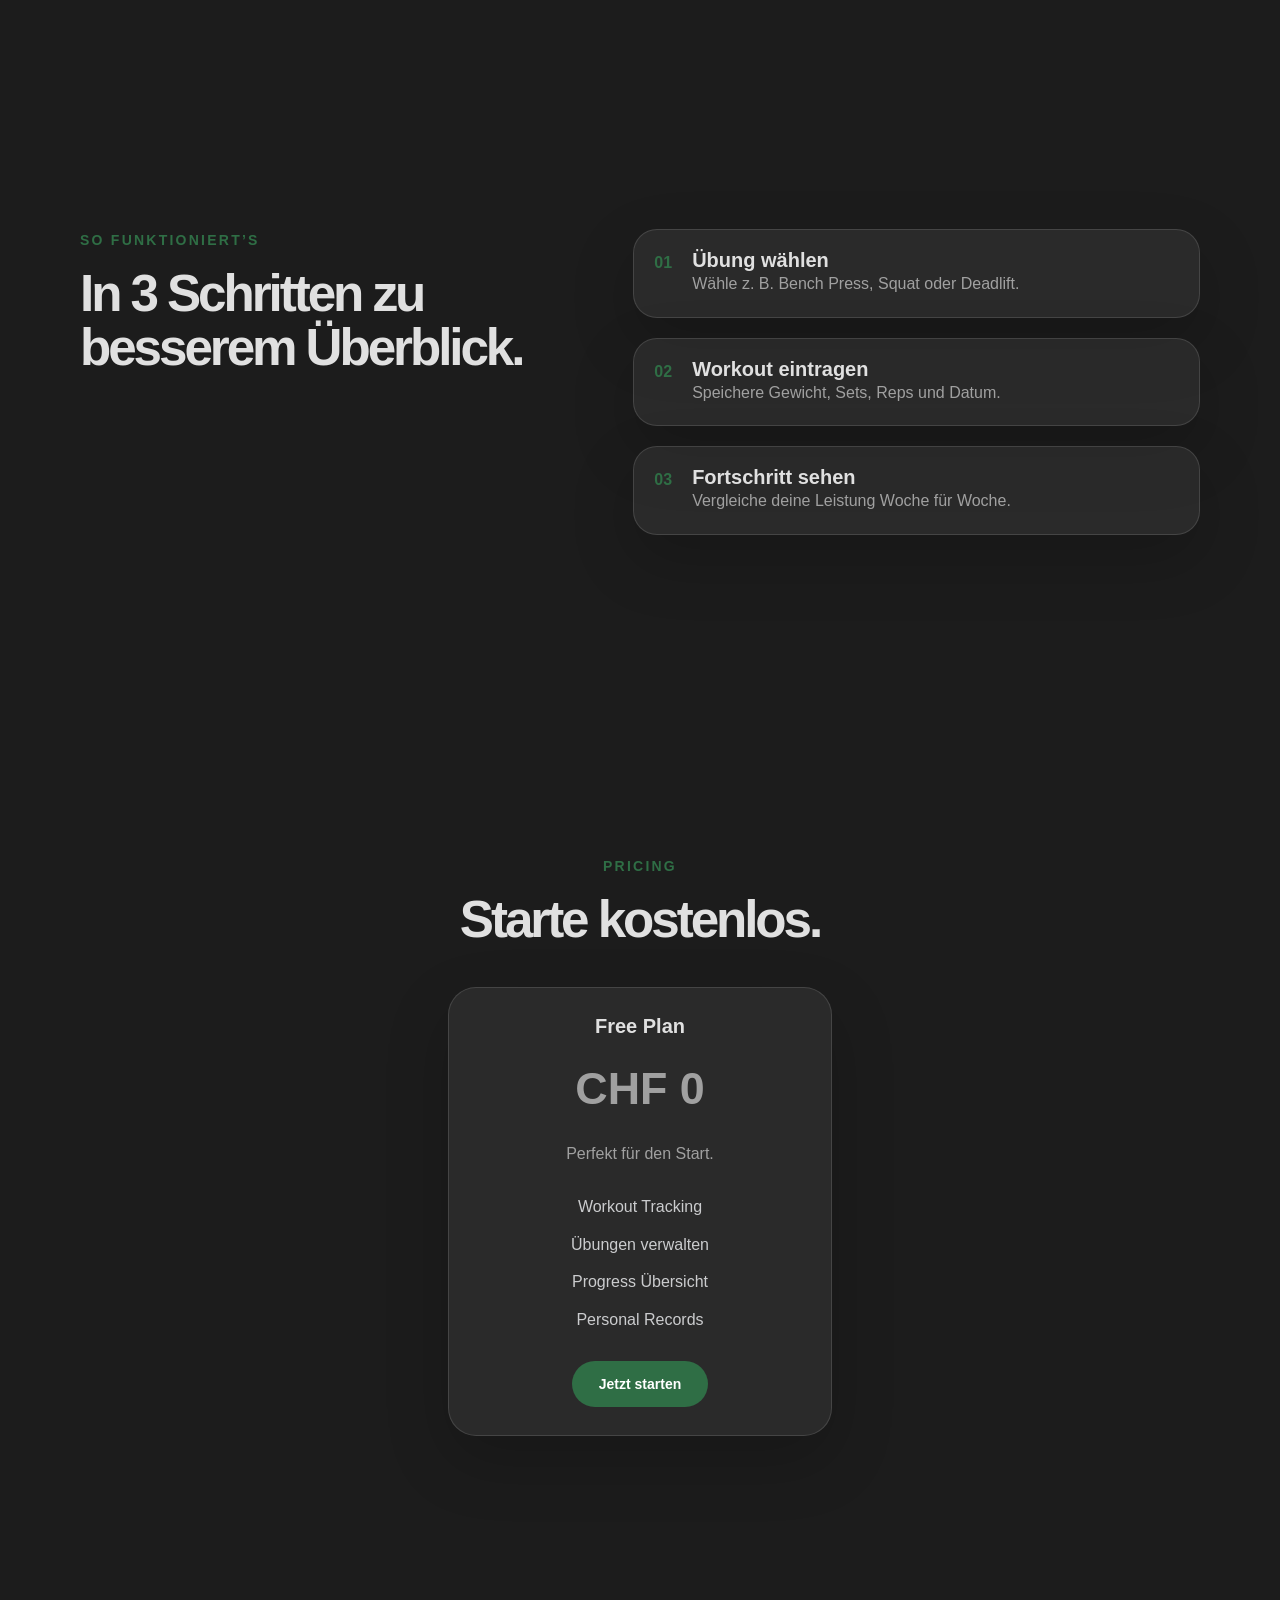
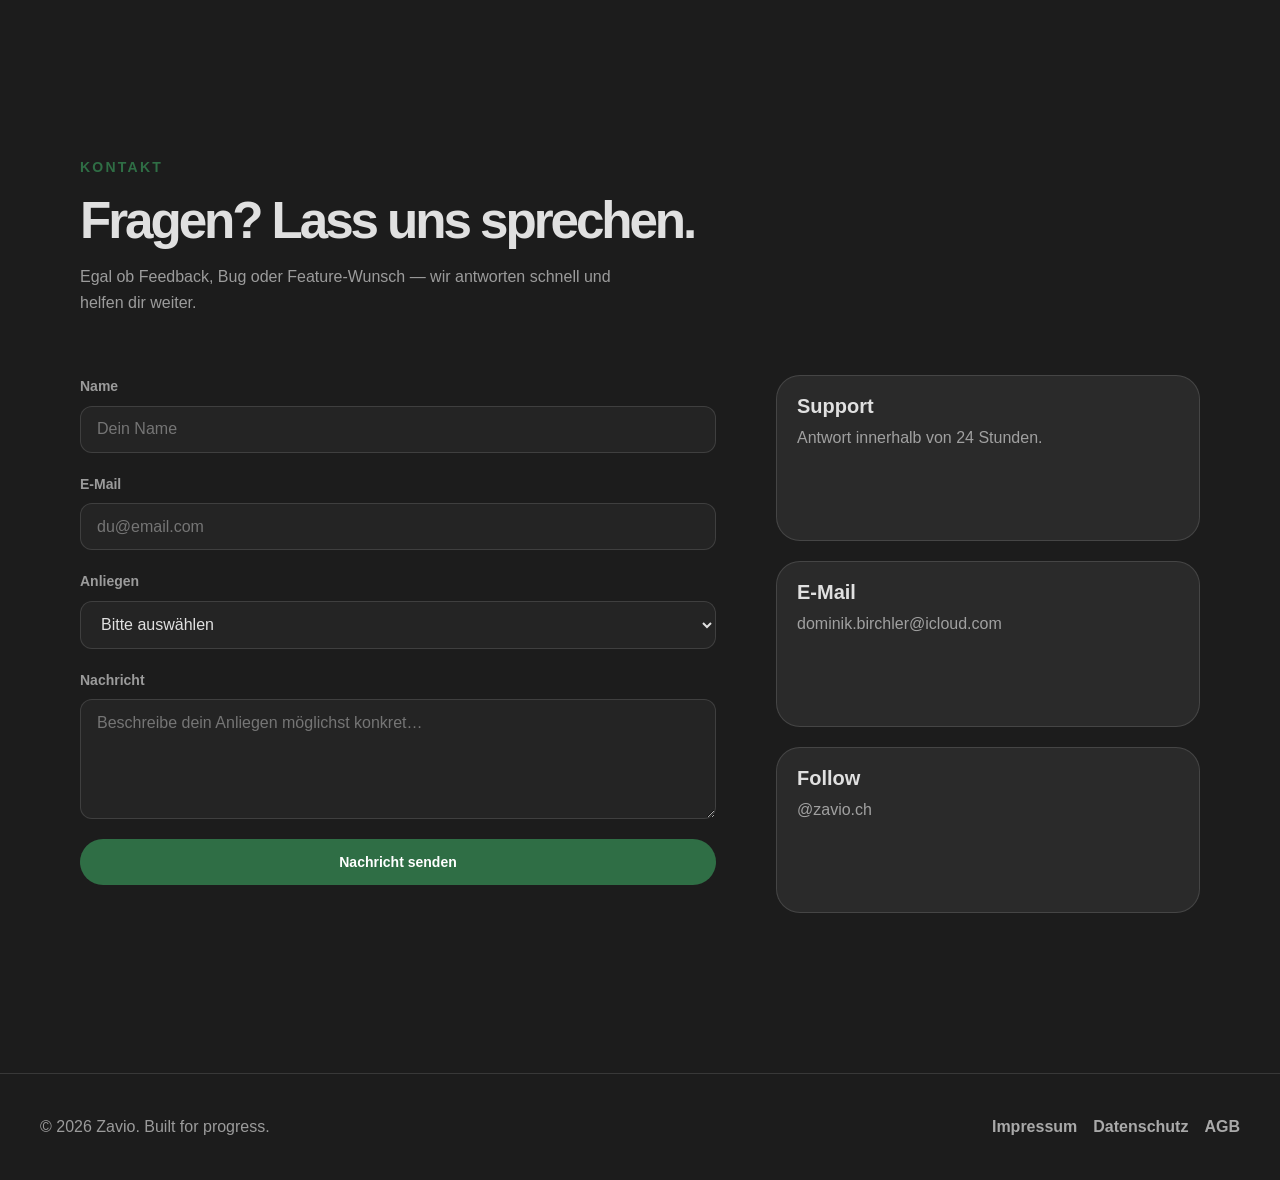
==== commit 075ac84a: "Login/Logout" ====
--- a/index.html
+++ b/index.html
@@ -4,19 +4,13 @@
     <meta charset="UTF-8" />
     <meta name="viewport" content="width=device-width, initial-scale=1.0" />
     <title>Zavio</title>
-
-    <link
-      href="https://fonts.googleapis.com/css2?family=Inter:wght@300;400;500;600;700;800;900&display=swap"
-      rel="stylesheet"
-    />
-
     <link rel="stylesheet" href="style.css" />
   </head>
 
-  <body>
+  <body data-page="landing">
     <header class="header">
       <nav class="navbar">
-        <a href="#" class="logo">Zavio</a>
+        <a href="index.html" class="logo">Zavio</a>
 
         <ul class="nav-menu">
           <li><a href="#features" class="nav-link">Features</a></li>
@@ -25,9 +19,9 @@
           <li><a href="#contact" class="nav-link">Kontakt</a></li>
         </ul>
 
-        <a href="#" class="button button-primary nav-cta">Starten</a>
-
-        <button class="hamburger" aria-label="Menü öffnen">
+        <a href="auth.html" class="button button-primary nav-cta">Einloggen</a>
+
+        <button class="hamburger" type="button" aria-label="Menü öffnen">
           <span class="bar"></span>
           <span class="bar"></span>
           <span class="bar"></span>
@@ -39,7 +33,6 @@
       <section class="hero">
         <div class="hero-content">
           <p class="eyebrow">Gym Progress Tracker</p>
-
           <h1>Sieh, wie du stärker wirst.</h1>
 
           <p class="hero-text">
@@ -48,7 +41,9 @@
           </p>
 
           <div class="hero-actions">
-            <a href="#" class="button button-primary">Kostenlos starten</a>
+            <a href="auth.html" class="button button-primary"
+              >Kostenlos starten</a
+            >
             <a href="#features" class="button button-secondary"
               >Mehr erfahren</a
             >
@@ -89,11 +84,7 @@
 
           <div class="progress-box">
             <p>Bench Press Progress</p>
-
-            <div class="progress-bar">
-              <span></span>
-            </div>
-
+            <div class="progress-bar"><span></span></div>
             <small>+12.5 kg in 8 Wochen</small>
           </div>
         </div>
@@ -183,9 +174,10 @@
             <li>Personal Records</li>
           </ul>
 
-          <a href="#" class="button button-primary">Jetzt starten</a>
-        </div>
-      </section>
+          <a href="auth.html" class="button button-primary">Jetzt starten</a>
+        </div>
+      </section>
+
       <section class="section contact" id="contact">
         <div class="section-heading">
           <p class="eyebrow">Kontakt</p>
@@ -220,15 +212,14 @@
               />
             </div>
 
-            <!-- 🔥 Kategorie (sehr wichtig für SaaS UX) -->
             <div class="form-group">
               <label for="type">Anliegen</label>
               <select id="type" name="type" required>
                 <option value="">Bitte auswählen</option>
-                <option value="support">Support</option>
-                <option value="bug">Bug melden</option>
-                <option value="feature">Feature-Wunsch</option>
-                <option value="other">Sonstiges</option>
+                <option value="Support">Support</option>
+                <option value="Bug melden">Bug melden</option>
+                <option value="Feature-Wunsch">Feature-Wunsch</option>
+                <option value="Sonstiges">Sonstiges</option>
               </select>
             </div>
 
@@ -248,7 +239,6 @@
             <button type="submit" class="button button-primary">
               Nachricht senden
             </button>
-
             <p class="form-status" id="formStatus"></p>
           </form>
 
@@ -261,9 +251,9 @@
             <div class="info-box">
               <h3>E-Mail</h3>
               <p>
-                <a href="mailto:dominik.birchler@icloud.com">
-                  dominik.birchler@icloud.com
-                </a>
+                <a href="mailto:dominik.birchler@icloud.com"
+                  >dominik.birchler@icloud.com</a
+                >
               </p>
             </div>
 
@@ -278,8 +268,7 @@
 
     <footer class="footer">
       <p>© 2026 Zavio. Built for progress.</p>
-
-      <div>
+      <div class="footer-links">
         <a href="impressum.html" class="link">Impressum</a>
         <a href="datenschutz.html" class="link">Datenschutz</a>
         <a href="agb.html" class="link">AGB</a>
@@ -289,9 +278,8 @@
     <div class="cookie-banner" id="cookieBanner">
       <div class="cookie-content">
         <p>
-          Wir verwenden Cookies, um dein Erlebnis zu verbessern und die Nutzung
-          zu analysieren. Mehr dazu in unserer
-          <a href="#">Datenschutzerklärung</a>.
+          Wir verwenden Cookies, um dein Erlebnis zu verbessern. Mehr dazu in
+          unserer <a href="datenschutz.html">Datenschutzerklärung</a>.
         </p>
 
         <div class="cookie-actions">
@@ -304,6 +292,7 @@
         </div>
       </div>
     </div>
+
     <script src="main.js"></script>
   </body>
 </html>
--- a/style.css
+++ b/style.css
@@ -43,11 +43,14 @@
 }
 
 html {
+  width: 100%;
   font-size: 100%;
   scroll-behavior: smooth;
+  overflow-x: hidden;
 }
 
 body {
+  width: 100%;
   font-family: var(--font);
   font-size: var(--text-body);
   line-height: var(--line-body);
@@ -56,6 +59,10 @@
   overflow-x: hidden;
 }
 
+body.menu-open {
+  overflow: hidden;
+}
+
 a {
   color: inherit;
   text-decoration: none;
@@ -96,7 +103,6 @@
   top: 0;
   z-index: 100;
   background: var(--bg);
-  backdrop-filter: blur(1.5rem);
   border-bottom: 1px solid var(--border);
 }
 
@@ -115,6 +121,7 @@
   font-size: 1.35rem;
   font-weight: 900;
   letter-spacing: -0.06em;
+  z-index: 102;
 }
 
 .nav-menu {
@@ -151,11 +158,7 @@
   font-weight: 800;
   line-height: 1;
   cursor: pointer;
-  transition:
-    transform 180ms ease,
-    box-shadow 180ms ease,
-    background 180ms ease,
-    border-color 180ms ease;
+  transition: 180ms ease;
 }
 
 .button:hover {
@@ -165,14 +168,12 @@
 .button-primary {
   color: white;
   background: var(--greenColor);
-  box-shadow: 2rem var(--greenColor);
 }
 
 .button-secondary {
   color: white;
   background: rgba(255, 255, 255, 0.08);
   border-color: var(--border);
-  backdrop-filter: blur(1rem);
 }
 
 .button-secondary:hover {
@@ -237,18 +238,7 @@
   border-radius: 2rem;
   background: var(--card);
   border: 1px solid var(--border);
-  backdrop-filter: blur(1.5rem);
   box-shadow: 0 2rem 5rem rgba(0, 0, 0, 0.35);
-}
-
-.hero-card::before {
-  content: "";
-  position: absolute;
-  inset: -1px;
-  z-index: -1;
-  border-radius: inherit;
-
-  opacity: 0.35;
 }
 
 .card-header {
@@ -263,7 +253,7 @@
   padding: 0.35rem 0.75rem;
   border-radius: 999px;
   background: var(--greenColor);
-  color: #cdd3ff;
+  color: white;
   font-size: 0.75rem;
   font-weight: 900;
 }
@@ -351,23 +341,18 @@
 .step {
   background: var(--card);
   border: 1px solid var(--border);
-  backdrop-filter: blur(1.25rem);
   box-shadow: 0 1.5rem 4rem rgba(0, 0, 0, 0.18);
 }
 
 .feature-card {
   padding: var(--size-xl);
   border-radius: 1.5rem;
-  transition:
-    transform 180ms ease,
-    background 180ms ease,
-    border-color 180ms ease;
+  transition: 180ms ease;
 }
 
 .feature-card:hover {
   transform: translateY(-5px);
   background: rgba(255, 255, 255, 0.1);
-  border-color: rgba(255, 255, 255, 0.18);
 }
 
 .feature-card p {
@@ -417,7 +402,6 @@
   margin: var(--size-md) 0;
   font-size: 2.8rem;
   font-weight: 900;
-  letter-spacing: -0.06em;
 }
 
 .pricing-card p {
@@ -429,6 +413,89 @@
   display: grid;
   gap: var(--size-sm);
   color: rgba(248, 250, 252, 0.78);
+}
+
+/* Contact */
+
+.contact-text {
+  margin-top: var(--size-md);
+  color: var(--muted);
+  max-width: 36rem;
+}
+
+.contact-grid {
+  margin-top: var(--size-3xl);
+  display: grid;
+  grid-template-columns: 1.2fr 0.8fr;
+  gap: var(--size-3xl);
+}
+
+.contact-form {
+  display: grid;
+  gap: var(--size-lg);
+}
+
+.form-group {
+  display: flex;
+  flex-direction: column;
+  gap: var(--size-xs);
+}
+
+.form-group label {
+  font-size: var(--text-small);
+  font-weight: 700;
+  color: var(--muted);
+}
+
+.form-group input,
+.form-group textarea,
+.form-group select {
+  width: 100%;
+  padding: 0.85rem 1rem;
+  border-radius: 0.75rem;
+  border: 1px solid var(--border);
+  background: #242424;
+  color: var(--text);
+  font-family: var(--font);
+  font-size: var(--text-body);
+}
+
+.form-group input:focus,
+.form-group textarea:focus,
+.form-group select:focus {
+  outline: none;
+  border-color: var(--greenColor);
+}
+
+.form-group select option {
+  background: #242424;
+  color: var(--text);
+}
+
+.form-status {
+  margin-top: 0.5rem;
+  font-size: var(--text-small);
+  color: var(--muted);
+}
+
+.contact-info {
+  display: grid;
+  gap: var(--size-lg);
+}
+
+.info-box {
+  padding: var(--size-lg);
+  border-radius: 1.5rem;
+  background: var(--card);
+  border: 1px solid var(--border);
+}
+
+.info-box h3 {
+  margin-bottom: var(--size-xs);
+}
+
+.info-box p {
+  color: var(--muted);
 }
 
 /* Footer */
@@ -444,266 +511,14 @@
   color: var(--muted);
 }
 
-.footer div {
-  display: flex;
+.footer div,
+.footer-links {
+  display: flex;
+  flex-wrap: wrap;
   gap: 1rem;
 }
 
-/* Mobile */
-
-.hamburger {
-  display: none;
-  background: none;
-  border: none;
-  cursor: pointer;
-}
-
-.bar {
-  display: block;
-  width: 1.6rem;
-  height: 0.18rem;
-  margin: 0.3rem 0;
-  border-radius: 999px;
-  background: var(--text);
-  transition: 300ms ease;
-}
-.contact-text {
-  margin-top: var(--size-md);
-  color: var(--muted);
-  max-width: 36rem;
-}
-
-.contact-grid {
-  margin-top: var(--size-3xl);
-  display: grid;
-  grid-template-columns: 1.2fr 0.8fr;
-  gap: var(--size-3xl);
-}
-
-.contact-form {
-  display: grid;
-  gap: var(--size-lg);
-}
-
-.form-group {
-  display: flex;
-  flex-direction: column;
-  gap: var(--size-xs);
-}
-
-.form-group select {
-  padding: 0.85rem 1rem;
-  border-radius: 0.75rem;
-  border: 1px solid var(--border);
-  background-color: #242424;
-  color: var(--text);
-  font-family: var(--font);
-  font-size: var(--text-body);
-  cursor: pointer;
-}
-
-.form-group select option {
-  background-color: #242424;
-  color: var(--text);
-}
-
-.form-group select:focus {
-  outline: none;
-  border-color: var(--greenColor);
-  background-color: #242424;
-}
-
-.form-status {
-  margin-top: 0.5rem;
-  font-size: var(--text-small);
-  color: var(--muted);
-}
-.form-group label {
-  font-size: var(--text-small);
-  font-weight: 700;
-  color: var(--muted);
-}
-
-.form-group input,
-.form-group textarea {
-  padding: 0.85rem 1rem;
-  border-radius: 0.75rem;
-  border: 1px solid var(--border);
-  background: rgba(255, 255, 255, 0.06);
-  color: var(--text);
-  font-family: var(--font);
-  font-size: var(--text-body);
-}
-
-.form-group input:focus,
-.form-group textarea:focus {
-  outline: none;
-  border-color: var(--greenColor);
-  background: rgba(255, 255, 255, 0.09);
-}
-
-.contact-info {
-  display: grid;
-  gap: var(--size-lg);
-}
-
-.info-box {
-  padding: var(--size-lg);
-  border-radius: 1.5rem;
-  background: var(--card);
-  border: 1px solid var(--border);
-}
-
-.info-box h3 {
-  margin-bottom: var(--size-xs);
-}
-
-.info-box p {
-  color: var(--muted);
-}
-
-@media (max-width: 768px) {
-  .custom-select {
-    width: 100%;
-  }
-
-  .select-selected {
-    width: 100%;
-    min-height: 3.2rem;
-    padding: 1rem;
-    font-size: 1rem;
-    border-radius: 1rem;
-  }
-
-  .select-options {
-    position: static;
-    margin-top: 0.5rem;
-    width: 100%;
-    max-height: 14rem;
-    overflow-y: auto;
-    border-radius: 1rem;
-    z-index: 50;
-  }
-
-  .select-options div {
-    padding: 1rem;
-    font-size: 1rem;
-  }
-
-  .select-selected {
-    position: relative;
-    padding-right: 2.5rem;
-  }
-
-  .select-selected::after {
-    content: "⌄";
-    position: absolute;
-    right: 1rem;
-    top: 50%;
-    transform: translateY(-50%);
-    color: var(--muted);
-    font-size: 1.2rem;
-  }
-
-  .custom-select.active .select-selected::after {
-    transform: translateY(-50%) rotate(180deg);
-  }
-}
-@media (max-width: 900px) {
-  .contact-grid {
-    grid-template-columns: 1fr;
-  }
-}
-
-@media (max-width: 900px) {
-  .hero,
-  .split-section {
-    grid-template-columns: 1fr;
-  }
-
-  .hero-card {
-    max-width: 34rem;
-  }
-
-  .feature-grid {
-    grid-template-columns: repeat(2, 1fr);
-  }
-
-  h1 {
-    max-width: 12ch;
-  }
-}
-
-@media (max-width: 768px) {
-  .navbar {
-    padding: 0 var(--size-md);
-  }
-
-  .nav-cta {
-    display: none;
-  }
-
-  .hamburger {
-    display: block;
-    z-index: 101;
-  }
-
-  .nav-menu {
-    position: fixed;
-    top: 5rem;
-    left: -100%;
-    width: 100%;
-    min-height: calc(100vh - 5rem);
-    padding: var(--size-2xl);
-    flex-direction: column;
-    align-items: flex-start;
-    background: var(--bg);
-    backdrop-filter: blur(1.5rem);
-    transition: left 300ms ease;
-  }
-
-  .nav-menu.active {
-    left: 0;
-  }
-
-  .nav-link {
-    font-size: var(--text-h4);
-  }
-
-  .hamburger.active .bar:nth-child(1) {
-    transform: translateY(0.48rem) rotate(45deg);
-  }
-
-  .hamburger.active .bar:nth-child(2) {
-    opacity: 0;
-  }
-
-  .hamburger.active .bar:nth-child(3) {
-    transform: translateY(-0.48rem) rotate(-45deg);
-  }
-
-  .hero,
-  .section {
-    padding: var(--size-4xl) var(--size-md);
-  }
-
-  .hero-actions,
-  .footer {
-    flex-direction: column;
-  }
-
-  .feature-grid {
-    grid-template-columns: 1fr;
-  }
-
-  .button {
-    width: 100%;
-  }
-
-  h1 {
-    font-size: clamp(3rem, 13vw, 4.4rem);
-  }
-}
+/* Cookie */
 
 .cookie-banner {
   position: fixed;
@@ -716,7 +531,6 @@
   border-radius: 1.25rem;
   background: rgba(20, 20, 20, 0.95);
   border: 1px solid var(--border);
-  backdrop-filter: blur(1rem);
   box-shadow: 0 1.5rem 4rem rgba(0, 0, 0, 0.4);
   z-index: 999;
 }
@@ -744,7 +558,6 @@
   gap: var(--size-sm);
 }
 
-/* versteckt */
 .cookie-banner.hidden {
   display: none;
 }
@@ -758,19 +571,21 @@
 .legal-hero {
   max-width: 900px;
   margin: 0 auto;
-  padding: var(--size-5xl) var(--size-2xl) var(--size-3xl);
+  padding: clamp(4rem, 10vw, 8rem) var(--size-2xl) var(--size-3xl);
 }
 
 .legal-hero h1 {
   max-width: 100%;
-  font-size: clamp(3rem, 6vw, 5rem);
-}
-
-.legal-hero p {
+  font-size: clamp(2.8rem, 12vw, 5rem);
+  letter-spacing: -0.07em;
+  overflow-wrap: break-word;
+}
+
+.legal-hero p:not(.eyebrow) {
   margin-top: var(--size-lg);
   max-width: 42rem;
   color: var(--muted);
-  font-size: 1.1rem;
+  font-size: clamp(1rem, 3vw, 1.15rem);
 }
 
 .legal-card {
@@ -789,56 +604,200 @@
   color: var(--muted);
 }
 
-.legal-text h2,
 .legal-text h3 {
   margin-top: var(--size-xl);
   color: var(--text);
+  line-height: 1.25;
 }
 
 .legal-text h3:first-child {
   margin-top: 0;
 }
 
-.legal-text p,
-.legal-text li {
-  color: var(--muted);
-}
-
-.legal-text ul {
-  display: grid;
-  gap: var(--size-sm);
-  padding-left: 1.25rem;
-}
-
-.legal-text li {
-  list-style: disc;
+.legal-text p {
+  color: var(--muted);
+  max-width: 70ch;
+}
+
+.legal-text a {
+  color: var(--text);
+  font-weight: 700;
+  text-decoration: underline;
 }
 
 .legal-back {
+  width: fit-content;
   margin-top: var(--size-2xl);
 }
 
-.footer-links {
-  display: flex;
-  flex-wrap: wrap;
-  gap: 1rem;
-}
+/* Hamburger */
+
+.hamburger {
+  display: none;
+  background: none;
+  border: none;
+  cursor: pointer;
+  z-index: 102;
+}
+
+.bar {
+  display: block;
+  width: 1.6rem;
+  height: 0.18rem;
+  margin: 0.3rem 0;
+  border-radius: 999px;
+  background: var(--text);
+  transition: 300ms ease;
+}
+
+/* Tablet */
+
+@media (max-width: 900px) {
+  .hero,
+  .split-section,
+  .contact-grid {
+    grid-template-columns: 1fr;
+  }
+
+  .hero-card {
+    max-width: 34rem;
+  }
+
+  .feature-grid {
+    grid-template-columns: repeat(2, 1fr);
+  }
+
+  h1 {
+    max-width: 12ch;
+  }
+}
+
+/* Mobile */
 
 @media (max-width: 768px) {
+  .navbar {
+    padding: 0 var(--size-md);
+  }
+
+  .nav-cta {
+    display: none;
+  }
+
+  .hamburger {
+    display: block;
+  }
+
+  .nav-menu {
+    position: fixed;
+    inset: 5rem 0 0 0;
+    width: 100%;
+    height: calc(100dvh - 5rem);
+    padding: var(--size-3xl) var(--size-2xl);
+    flex-direction: column;
+    align-items: flex-start;
+    gap: var(--size-lg);
+    background: var(--bg);
+    transform: translateX(-100%);
+    transition: transform 300ms ease;
+    z-index: 99;
+  }
+
+  .nav-menu.active {
+    transform: translateX(0);
+  }
+
+  .nav-link {
+    font-size: 2rem;
+    font-weight: 900;
+    padding: 0;
+    color: var(--muted);
+  }
+
+  .nav-link:hover {
+    background: transparent;
+    color: var(--text);
+  }
+
+  .hamburger.active .bar:nth-child(1) {
+    transform: translateY(0.48rem) rotate(45deg);
+  }
+
+  .hamburger.active .bar:nth-child(2) {
+    opacity: 0;
+  }
+
+  .hamburger.active .bar:nth-child(3) {
+    transform: translateY(-0.48rem) rotate(-45deg);
+  }
+
+  .hero,
+  .section {
+    padding: var(--size-4xl) var(--size-md);
+  }
+
+  .hero {
+    padding-top: var(--size-3xl);
+  }
+
+  .hero-actions,
+  .footer {
+    flex-direction: column;
+  }
+
+  .feature-grid {
+    grid-template-columns: 1fr;
+  }
+
+  .button {
+    width: 100%;
+  }
+
+  h1 {
+    max-width: 13ch;
+    font-size: clamp(2.4rem, 11vw, 4rem);
+    letter-spacing: -0.04em;
+    line-height: 1.08;
+  }
+
+  .eyebrow {
+    letter-spacing: 0.12em;
+  }
+
   .legal-hero {
     padding: var(--size-4xl) var(--size-md) var(--size-2xl);
   }
 
   .legal-card {
     margin: 0 var(--size-md) var(--size-4xl);
-    padding: var(--size-xl);
+    padding: var(--size-lg);
     border-radius: 1.5rem;
+  }
+
+  .legal-text {
+    gap: var(--size-sm);
+  }
+
+  .legal-text h3 {
+    margin-top: var(--size-lg);
+    font-size: 1.05rem;
+  }
+
+  .legal-text p {
+    font-size: 0.95rem;
+    line-height: 1.7;
+  }
+
+  .legal-back {
+    width: 100%;
   }
 
   .footer-links {
     flex-direction: column;
-  }
-}
+    gap: 0.5rem;
+  }
+}
+
+/* Small Mobile */
 
 @media (max-width: 600px) {
   .cookie-content {
@@ -854,115 +813,336 @@
     flex: 1;
   }
 }
-
-/* Legal Pages */
-
-.legal-page {
-  min-height: calc(100vh - 5rem);
-}
-
-.legal-hero {
-  max-width: 900px;
-  margin: 0 auto;
-  padding: clamp(4rem, 10vw, 8rem) var(--size-2xl) var(--size-3xl);
-}
-
-.legal-hero h1 {
-  max-width: 100%;
-  font-size: clamp(2.8rem, 12vw, 5rem);
-  letter-spacing: -0.07em;
-  overflow-wrap: break-word;
-}
-
-.legal-hero p:not(.eyebrow) {
-  margin-top: var(--size-lg);
-  max-width: 42rem;
-  color: var(--muted);
-  font-size: clamp(1rem, 3vw, 1.15rem);
-}
-
-.legal-card {
-  max-width: 900px;
-  margin: 0 auto var(--size-5xl);
+/* Auth Page */
+
+.auth-page {
+  min-height: 100vh;
+  display: grid;
+  place-items: center;
+  padding: var(--size-4xl) var(--size-md);
+}
+
+.auth-card {
+  width: 100%;
+  max-width: 480px;
   padding: var(--size-2xl);
   border-radius: 2rem;
   background: var(--card);
   border: 1px solid var(--border);
-  box-shadow: 0 2rem 5rem rgba(0, 0, 0, 0.25);
-}
-
-.legal-text {
-  display: grid;
-  gap: var(--size-md);
-  color: var(--muted);
-}
-
-.legal-text h3 {
-  margin-top: var(--size-xl);
+  box-shadow: 0 2rem 5rem rgba(0, 0, 0, 0.3);
+}
+
+.auth-logo {
+  display: inline-block;
+  margin-bottom: var(--size-xl);
+}
+
+.auth-card h1 {
+  max-width: 100%;
+  font-size: clamp(2.6rem, 10vw, 4rem);
+  letter-spacing: -0.06em;
+}
+
+.auth-tabs {
+  margin: var(--size-2xl) 0;
+  display: grid;
+  grid-template-columns: 1fr 1fr;
+  gap: var(--size-xs);
+  padding: var(--size-xs);
+  border-radius: 999px;
+  background: rgba(255, 255, 255, 0.06);
+}
+
+.auth-tab {
+  border: none;
+  padding: 0.85rem 1rem;
+  border-radius: 999px;
+  background: transparent;
+  color: var(--muted);
+  font-family: var(--font);
+  font-weight: 900;
+  cursor: pointer;
+}
+
+.auth-tab.active {
+  background: var(--greenColor);
+  color: white;
+}
+
+.auth-form {
+  display: none;
+  gap: var(--size-lg);
+}
+
+.auth-form.active {
+  display: grid;
+}
+
+.checkbox-row {
+  display: flex;
+  align-items: flex-start;
+  gap: var(--size-sm);
+  color: var(--muted);
+  font-size: var(--text-small);
+}
+
+.checkbox-row input {
+  margin-top: 0.25rem;
+  accent-color: var(--greenColor);
+}
+
+.checkbox-row a {
   color: var(--text);
-  line-height: 1.25;
-}
-
-.legal-text h3:first-child {
-  margin-top: 0;
-}
-
-.legal-text p {
-  color: var(--muted);
-  max-width: 70ch;
-}
-
-.legal-text a {
+  font-weight: 800;
+  text-decoration: underline;
+}
+
+@media (max-width: 600px) {
+  .auth-card {
+    padding: var(--size-xl);
+    border-radius: 1.5rem;
+  }
+}
+.auth-page {
+  padding-top: 6rem;
+}
+
+/* Dashboard */
+
+.dashboard-page {
+  max-width: 1200px;
+  margin: 0 auto;
+  padding: var(--size-5xl) var(--size-2xl);
+}
+
+.dashboard-hero {
+  margin-bottom: var(--size-3xl);
+}
+
+.dashboard-hero h1 {
+  max-width: 100%;
+  font-size: clamp(2.6rem, 7vw, 5rem);
+}
+
+.dashboard-hero p:not(.eyebrow) {
+  margin-top: var(--size-md);
+  color: var(--muted);
+  max-width: 42rem;
+}
+
+.dashboard-grid {
+  display: grid;
+  grid-template-columns: repeat(4, 1fr);
+  gap: var(--size-lg);
+}
+
+.dashboard-card {
+  padding: var(--size-xl);
+  border-radius: 1.5rem;
+  background: var(--card);
+  border: 1px solid var(--border);
+  box-shadow: 0 1.5rem 4rem rgba(0, 0, 0, 0.18);
+}
+
+.dashboard-card p {
+  margin-top: var(--size-sm);
+  color: var(--muted);
+}
+
+@media (max-width: 900px) {
+  .dashboard-grid {
+    grid-template-columns: repeat(2, 1fr);
+  }
+}
+
+@media (max-width: 768px) {
+  .dashboard-page {
+    padding: var(--size-4xl) var(--size-md);
+  }
+
+  .dashboard-grid {
+    grid-template-columns: 1fr;
+  }
+
+  .dashboard-hero h1 {
+    letter-spacing: -0.04em;
+  }
+}
+/* Auth */
+
+.auth-page {
+  min-height: calc(100vh - 5rem);
+  display: grid;
+  place-items: center;
+  padding: var(--size-4xl) var(--size-md);
+}
+
+.auth-card {
+  width: 100%;
+  max-width: 480px;
+  padding: var(--size-2xl);
+  border-radius: 2rem;
+  background: var(--card);
+  border: 1px solid var(--border);
+  box-shadow: 0 2rem 5rem rgba(0, 0, 0, 0.3);
+}
+
+.auth-card h1 {
+  max-width: 100%;
+  font-size: clamp(2.6rem, 10vw, 4rem);
+  letter-spacing: -0.06em;
+}
+
+.auth-tabs {
+  margin: var(--size-2xl) 0;
+  display: grid;
+  grid-template-columns: 1fr 1fr;
+  gap: var(--size-xs);
+  padding: var(--size-xs);
+  border-radius: 999px;
+  background: rgba(255, 255, 255, 0.06);
+}
+
+.auth-tab {
+  border: none;
+  padding: 0.85rem 1rem;
+  border-radius: 999px;
+  background: transparent;
+  color: var(--muted);
+  font-family: var(--font);
+  font-weight: 900;
+  cursor: pointer;
+}
+
+.auth-tab.active {
+  background: var(--greenColor);
+  color: white;
+}
+
+.auth-form {
+  display: none;
+  gap: var(--size-lg);
+}
+
+.auth-form.active {
+  display: grid;
+}
+
+.checkbox-row {
+  display: flex;
+  align-items: flex-start;
+  gap: var(--size-sm);
+  color: var(--muted);
+  font-size: var(--text-small);
+}
+
+.checkbox-row input {
+  margin-top: 0.25rem;
+  accent-color: var(--greenColor);
+}
+
+.checkbox-row a {
   color: var(--text);
-  font-weight: 700;
+  font-weight: 800;
   text-decoration: underline;
-  text-underline-offset: 0.2rem;
-}
-
-.legal-back {
-  width: fit-content;
-  margin-top: var(--size-2xl);
-}
-
-.footer-links {
-  display: flex;
-  flex-wrap: wrap;
-  gap: 1rem;
-}
-
-/* Mobile Legal Fixes */
+}
+
+/* App Home */
+
+.dashboard-page {
+  max-width: 1200px;
+  margin: 0 auto;
+  padding: var(--size-5xl) var(--size-2xl);
+}
+
+.dashboard-hero {
+  margin-bottom: var(--size-3xl);
+}
+
+.dashboard-hero h1 {
+  max-width: 100%;
+  font-size: clamp(2.6rem, 7vw, 5rem);
+}
+
+.dashboard-hero p:not(.eyebrow) {
+  margin-top: var(--size-md);
+  color: var(--muted);
+  max-width: 42rem;
+}
+
+.dashboard-grid {
+  display: grid;
+  grid-template-columns: repeat(4, 1fr);
+  gap: var(--size-lg);
+}
+
+.dashboard-card {
+  padding: var(--size-xl);
+  border-radius: 1.5rem;
+  background: var(--card);
+  border: 1px solid var(--border);
+  box-shadow: 0 1.5rem 4rem rgba(0, 0, 0, 0.18);
+}
+
+.dashboard-card p {
+  margin-top: var(--size-sm);
+  color: var(--muted);
+}
+
+.dashboard-card .button {
+  margin-top: var(--size-lg);
+}
+
+@media (max-width: 900px) {
+  .dashboard-grid {
+    grid-template-columns: repeat(2, 1fr);
+  }
+}
 
 @media (max-width: 768px) {
-  .legal-hero {
-    padding: var(--size-4xl) var(--size-md) var(--size-2xl);
-  }
-
-  .legal-card {
-    margin: 0 var(--size-md) var(--size-4xl);
-    padding: var(--size-lg);
+  .auth-card {
+    padding: var(--size-xl);
     border-radius: 1.5rem;
   }
 
-  .legal-text {
-    gap: var(--size-sm);
-  }
-
-  .legal-text h3 {
-    margin-top: var(--size-lg);
-    font-size: 1.05rem;
-  }
-
-  .legal-text p {
-    font-size: 0.95rem;
-    line-height: 1.7;
-  }
-
-  .legal-back {
-    width: 100%;
-  }
-
-  .footer-links {
-    flex-direction: column;
-    gap: 0.5rem;
-  }
-}
+  .dashboard-page {
+    padding: var(--size-4xl) var(--size-md);
+  }
+
+  .dashboard-grid {
+    grid-template-columns: 1fr;
+  }
+
+  .dashboard-hero h1 {
+    letter-spacing: -0.04em;
+  }
+}
+.logout-section {
+  margin-top: 3rem;
+  text-align: center;
+}
+
+.dashboard-page {
+  max-width: 1200px;
+  margin: 0 auto;
+  padding: 4rem 2rem;
+}
+
+.dashboard-grid {
+  display: grid;
+  grid-template-columns: repeat(4, 1fr);
+  gap: 1.5rem;
+}
+
+.dashboard-card {
+  padding: 1.5rem;
+  border-radius: 1rem;
+  background: rgba(255, 255, 255, 0.05);
+  border: 1px solid rgba(255, 255, 255, 0.1);
+}
+
+@media (max-width: 768px) {
+  .dashboard-grid {
+    grid-template-columns: 1fr;
+  }
+}
